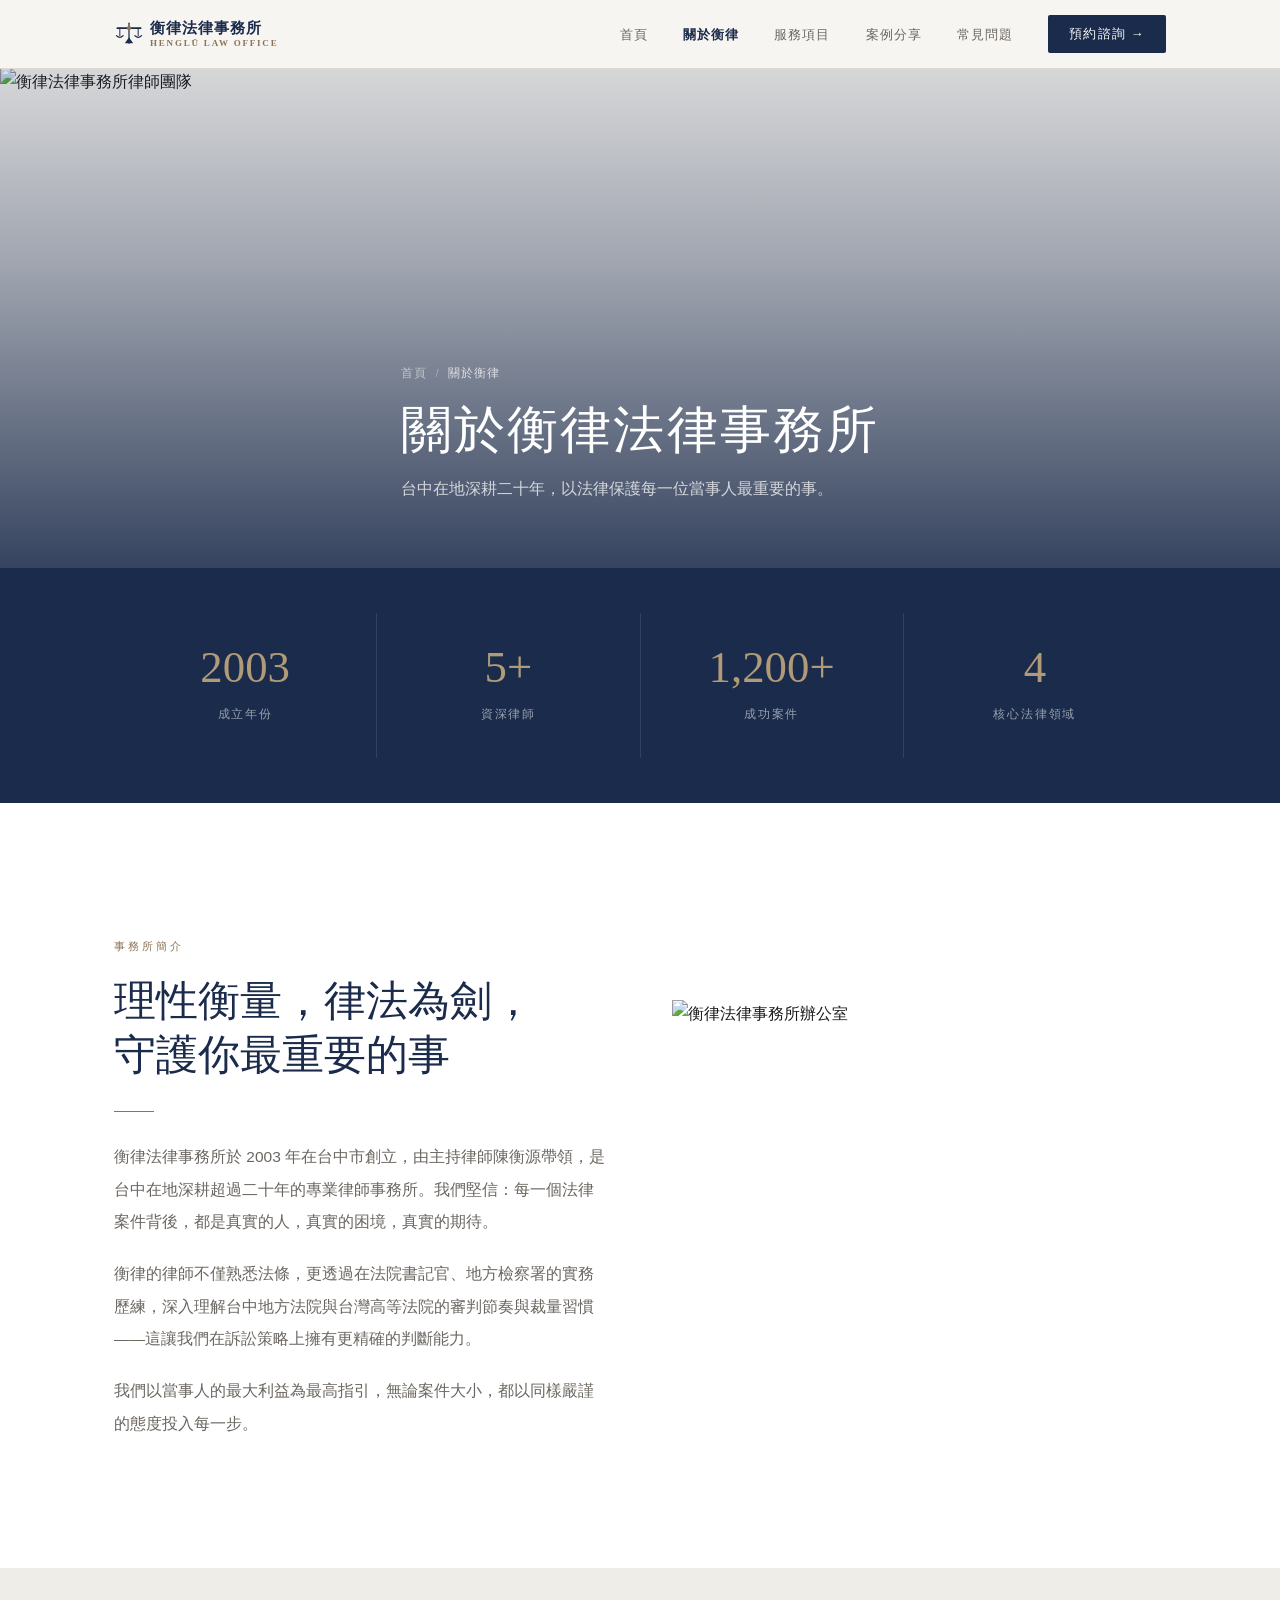
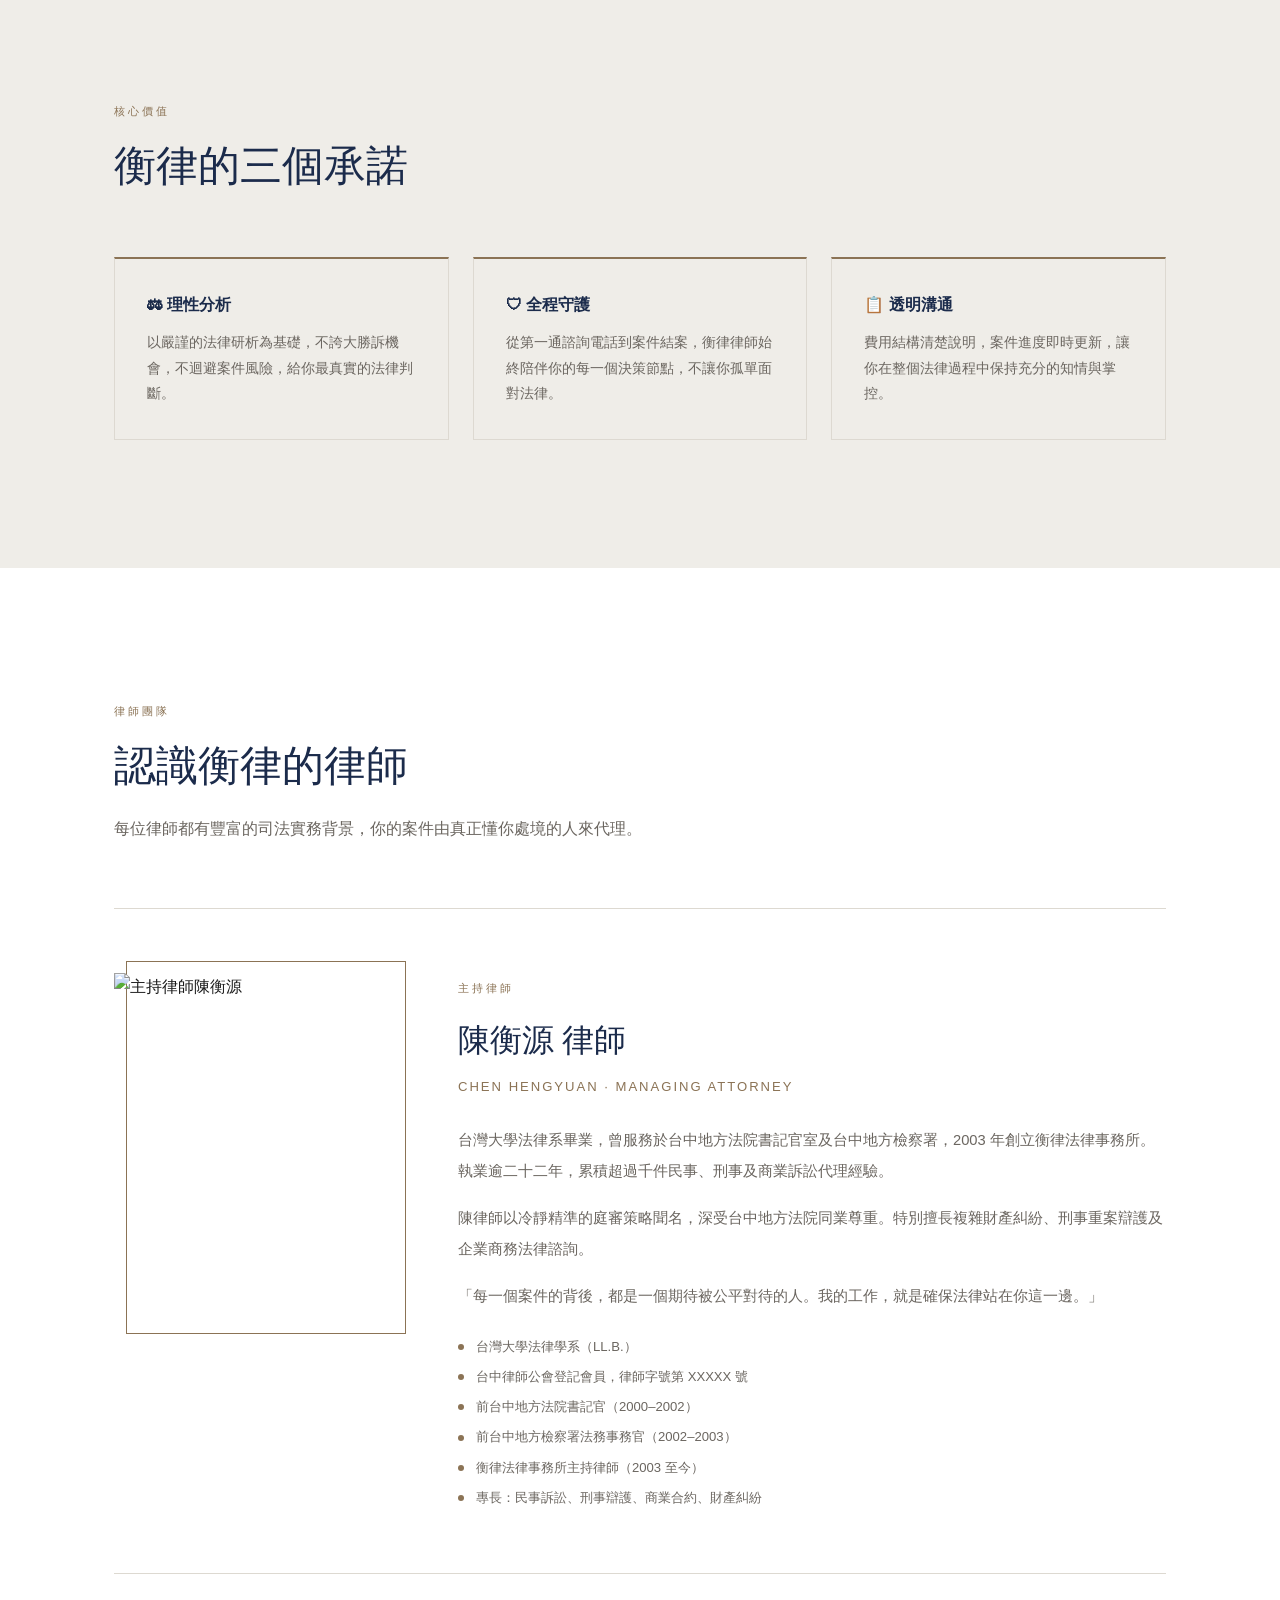
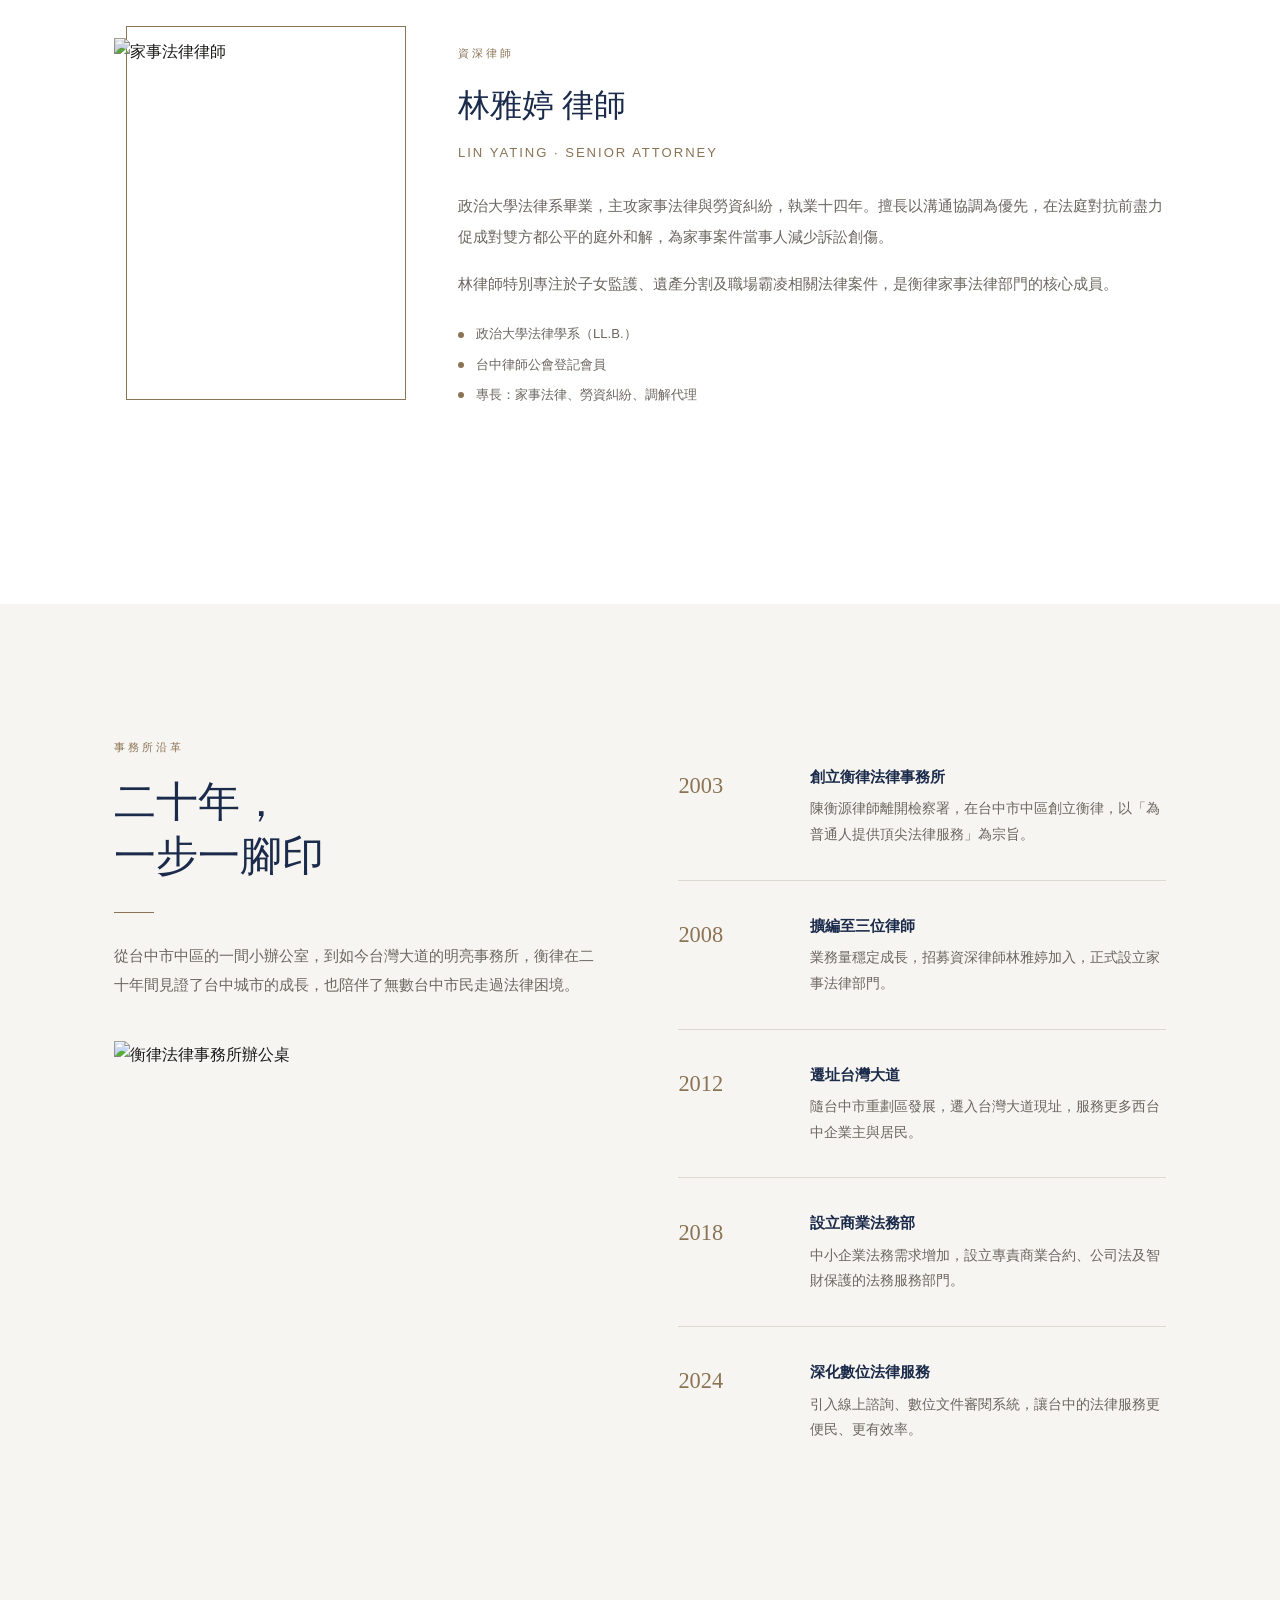
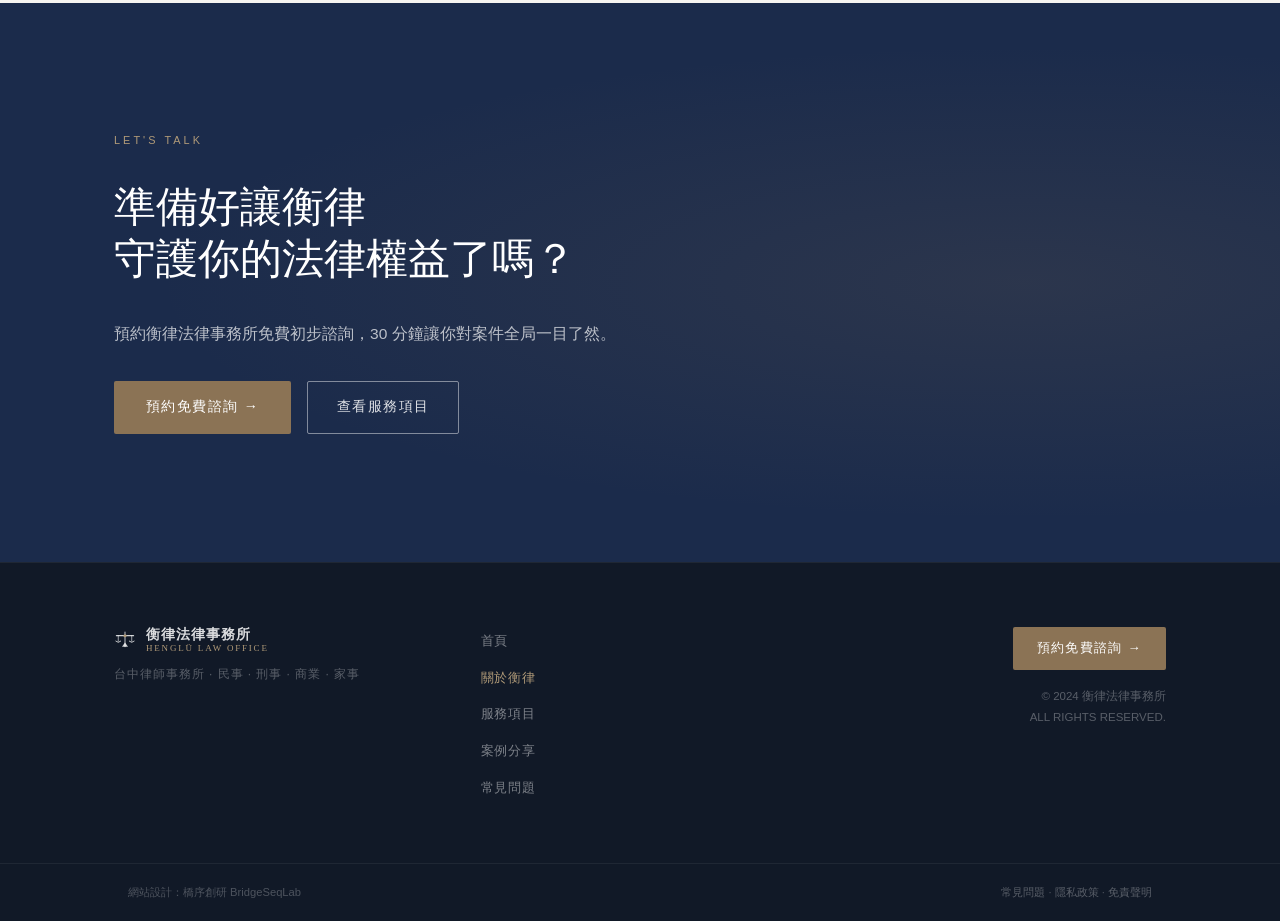
==== about.html @ a8c2e720 "feat: 衡律法律事務所 完整網站（6頁）+ CIS logo 系統" ====
<!DOCTYPE html>
<html lang="zh-TW">
<head>
  <meta charset="UTF-8" /><meta name="viewport" content="width=device-width, initial-scale=1.0" />
  <title>關於衡律 | 衡律法律事務所 | 台中律師團隊</title>
  <meta name="description" content="認識衡律法律事務所——台中深耕二十年的律師團隊，主持律師陳衡源曾任職法院書記官與地方檢察署，以嚴謹法律分析陪伴每位當事人。" />
  <link rel="canonical" href="https://henglv-law.com.tw/about.html" />
    <meta property="og:title" content="關於衡律 | 衡律法律事務所" />
  <meta property="og:description" content="台中律師團隊簡介 — 衡律法律事務所深耕台中二十年，民事、刑事、商業、家事全方位法律服務。" />
  <meta property="og:image" content="https://d8j0ntlcm91z4.cloudfront.net/user_3Eqjq0zwo7LwUKMWfh8ca0nVfbA/hf_20260615_163013_75d83bdf-36be-4b68-8fe0-92907e33bf3b.png">
  <link rel="stylesheet" href="style.css" />
  <style>
    /* About-specific styles */
    .lawyer-profile { display:grid; grid-template-columns:280px 1fr; gap:4rem; align-items:start; padding:clamp(3rem,5vw,5rem) 0; border-top:1px solid var(--line); }
    .lawyer-profile:first-child { border-top:none; }
    .lawyer-photo { position:relative; }
    .lawyer-photo::before { content:''; position:absolute; top:-12px; right:-12px; width:100%; height:100%; border:1px solid var(--brass); z-index:0; }
    .lawyer-photo img { position:relative; z-index:1; width:100%; aspect-ratio:3/4; object-fit:cover; object-position:top; }
    .lawyer-info h2 { font-family:Georgia,serif; font-size:clamp(1.5rem,3vw,2rem); font-weight:400; color:var(--navy); margin:0.8rem 0 0.4rem; }
    .lawyer-info .title-role { font-size:0.82rem; letter-spacing:0.15em; color:var(--brass); margin-bottom:1.5rem; }
    .lawyer-info p { font-size:0.92rem; color:var(--muted); line-height:2.1; margin-bottom:1rem; }
    .credential-list { display:flex; flex-direction:column; gap:0.5rem; margin-top:1.5rem; }
    .credential-item { display:flex; align-items:center; gap:0.75rem; font-size:0.82rem; color:var(--muted); }
    .credential-item::before { content:''; width:6px; height:6px; background:var(--brass); border-radius:50%; flex-shrink:0; }
    .values-grid { display:grid; grid-template-columns:repeat(3,1fr); gap:1.5rem; }
    .value-card { padding:2rem; border:1px solid var(--line); border-top:2px solid var(--brass); }
    .value-card h3 { font-size:1rem; font-weight:600; color:var(--navy); margin-bottom:0.7rem; }
    .value-card p { font-size:0.85rem; color:var(--muted); line-height:1.9; }
    .history-timeline { display:flex; flex-direction:column; gap:0; }
    .history-item { display:grid; grid-template-columns:100px 1fr; gap:2rem; padding:2rem 0; border-top:1px solid var(--line); }
    .history-item:first-child { border-top:none; }
    .history-year { font-family:Georgia,serif; font-size:1.4rem; color:var(--brass); font-weight:400; padding-top:0.2rem; }
    .history-text h3 { font-size:0.95rem; font-weight:600; color:var(--navy); margin-bottom:0.4rem; }
    .history-text p { font-size:0.85rem; color:var(--muted); line-height:1.9; }
    @media(max-width:900px){
      .lawyer-profile { grid-template-columns:1fr; gap:2rem; }
      .lawyer-photo::before { display:none; }
      .values-grid { grid-template-columns:1fr; }
    }
  </style>
  <link rel="icon" type="image/png" href="https://d8j0ntlcm91z4.cloudfront.net/user_3Eqjq0zwo7LwUKMWfh8ca0nVfbA/hf_20260615_162937_71af73c6-0cfa-45ad-9967-0532d2550c8d.png">
  <link rel="apple-touch-icon" href="https://d8j0ntlcm91z4.cloudfront.net/user_3Eqjq0zwo7LwUKMWfh8ca0nVfbA/hf_20260615_162937_71af73c6-0cfa-45ad-9967-0532d2550c8d.png">
</head>
<body>
  <script src="shared.js"></script>

  <!-- Page Hero -->
  <section class="page-hero">
    <img class="page-hero-img" src="https://d8j0ntlcm91z4.cloudfront.net/user_3Eqjq0zwo7LwUKMWfh8ca0nVfbA/hf_20260615_082121_f1c59fb0-3a2a-480f-ad87-34d84ac12821.png" alt="衡律法律事務所律師團隊" loading="eager" fetchpriority="high" />
    <div class="page-hero-overlay" aria-hidden="true"></div>
    <div class="container page-hero-content">
      <nav class="page-hero-breadcrumb" aria-label="麵包屑">
        <a href="index.html">首頁</a><span class="sep">/</span><span class="current">關於衡律</span>
      </nav>
      <h1>關於衡律法律事務所</h1>
      <p>台中在地深耕二十年，以法律保護每一位當事人最重要的事。</p>
    </div>
  </section>

  <!-- Stats -->
  <section class="stats-bar" aria-label="衡律數據">
    <div class="container">
      <div class="stats-grid">
        <div class="stat-item"><span class="stat-num">2003</span><span class="stat-label">成立年份</span></div>
        <div class="stat-item"><span class="stat-num">5+</span><span class="stat-label">資深律師</span></div>
        <div class="stat-item"><span class="stat-num">1,200+</span><span class="stat-label">成功案件</span></div>
        <div class="stat-item"><span class="stat-num">4</span><span class="stat-label">核心法律領域</span></div>
      </div>
    </div>
  </section>

  <!-- Intro -->
  <section class="section-py" style="background:var(--white);" aria-labelledby="intro-heading">
    <div class="container">
      <div class="grid-2">
        <div class="fade-in">
          <span class="eyebrow">事務所簡介</span>
          <h2 class="section-title" id="intro-heading">理性衡量，律法為劍，<br/>守護你最重要的事</h2>
          <div class="divider"></div>
          <p style="font-size:0.97rem;color:var(--muted);line-height:2.1;margin-bottom:1.2rem;">衡律法律事務所於 2003 年在台中市創立，由主持律師陳衡源帶領，是台中在地深耕超過二十年的專業律師事務所。我們堅信：每一個法律案件背後，都是真實的人，真實的困境，真實的期待。</p>
          <p style="font-size:0.97rem;color:var(--muted);line-height:2.1;margin-bottom:1.2rem;">衡律的律師不僅熟悉法條，更透過在法院書記官、地方檢察署的實務歷練，深入理解台中地方法院與台灣高等法院的審判節奏與裁量習慣——這讓我們在訴訟策略上擁有更精確的判斷能力。</p>
          <p style="font-size:0.97rem;color:var(--muted);line-height:2.1;">我們以當事人的最大利益為最高指引，無論案件大小，都以同樣嚴謹的態度投入每一步。</p>
        </div>
        <div class="fade-in">
          <img src="https://d8j0ntlcm91z4.cloudfront.net/user_3Eqjq0zwo7LwUKMWfh8ca0nVfbA/hf_20260615_072027_627d4eb7-3d25-4bf9-93a3-f6399953aabe.png" alt="衡律法律事務所辦公室" style="width:100%;aspect-ratio:4/3;object-fit:cover;" loading="lazy" />
        </div>
      </div>
    </div>
  </section>

  <!-- Values -->
  <section class="section-py" style="background:var(--ivory-mid);" aria-labelledby="values-heading">
    <div class="container">
      <div class="section-header">
        <span class="eyebrow">核心價值</span>
        <h2 class="section-title" id="values-heading">衡律的三個承諾</h2>
      </div>
      <div class="values-grid">
        <div class="value-card fade-in">
          <h3>⚖ 理性分析</h3>
          <p>以嚴謹的法律研析為基礎，不誇大勝訴機會，不迴避案件風險，給你最真實的法律判斷。</p>
        </div>
        <div class="value-card fade-in">
          <h3>🛡 全程守護</h3>
          <p>從第一通諮詢電話到案件結案，衡律律師始終陪伴你的每一個決策節點，不讓你孤單面對法律。</p>
        </div>
        <div class="value-card fade-in">
          <h3>📋 透明溝通</h3>
          <p>費用結構清楚說明，案件進度即時更新，讓你在整個法律過程中保持充分的知情與掌控。</p>
        </div>
      </div>
    </div>
  </section>

  <!-- Lawyers -->
  <section class="section-py" style="background:var(--white);" aria-labelledby="team-heading">
    <div class="container">
      <div class="section-header">
        <span class="eyebrow">律師團隊</span>
        <h2 class="section-title" id="team-heading">認識衡律的律師</h2>
        <p class="section-desc">每位律師都有豐富的司法實務背景，你的案件由真正懂你處境的人來代理。</p>
      </div>

      <!-- 主持律師 -->
      <div class="lawyer-profile fade-in">
        <div class="lawyer-photo">
          <img src="https://d8j0ntlcm91z4.cloudfront.net/user_3Eqjq0zwo7LwUKMWfh8ca0nVfbA/hf_20260615_072022_7461dc24-d638-4d68-8f30-11f615ff47df.png" alt="主持律師陳衡源" loading="lazy" />
        </div>
        <div class="lawyer-info">
          <span class="eyebrow">主持律師</span>
          <h2>陳衡源 律師</h2>
          <p class="title-role">CHEN HENGYUAN · MANAGING ATTORNEY</p>
          <p>台灣大學法律系畢業，曾服務於台中地方法院書記官室及台中地方檢察署，2003 年創立衡律法律事務所。執業逾二十二年，累積超過千件民事、刑事及商業訴訟代理經驗。</p>
          <p>陳律師以冷靜精準的庭審策略聞名，深受台中地方法院同業尊重。特別擅長複雜財產糾紛、刑事重案辯護及企業商務法律諮詢。</p>
          <p>「每一個案件的背後，都是一個期待被公平對待的人。我的工作，就是確保法律站在你這一邊。」</p>
          <div class="credential-list">
            <div class="credential-item">台灣大學法律學系（LL.B.）</div>
            <div class="credential-item">台中律師公會登記會員，律師字號第 XXXXX 號</div>
            <div class="credential-item">前台中地方法院書記官（2000–2002）</div>
            <div class="credential-item">前台中地方檢察署法務事務官（2002–2003）</div>
            <div class="credential-item">衡律法律事務所主持律師（2003 至今）</div>
            <div class="credential-item">專長：民事訴訟、刑事辯護、商業合約、財產糾紛</div>
          </div>
        </div>
      </div>

      <!-- 合夥律師示意（以相同頭像示意，實際可替換） -->
      <div class="lawyer-profile fade-in">
        <div class="lawyer-photo">
          <img src="https://d8j0ntlcm91z4.cloudfront.net/user_3Eqjq0zwo7LwUKMWfh8ca0nVfbA/hf_20260615_072022_7461dc24-d638-4d68-8f30-11f615ff47df.png" alt="家事法律律師" style="filter:sepia(0.15) brightness(0.95);" loading="lazy" />
        </div>
        <div class="lawyer-info">
          <span class="eyebrow">資深律師</span>
          <h2>林雅婷 律師</h2>
          <p class="title-role">LIN YATING · SENIOR ATTORNEY</p>
          <p>政治大學法律系畢業，主攻家事法律與勞資糾紛，執業十四年。擅長以溝通協調為優先，在法庭對抗前盡力促成對雙方都公平的庭外和解，為家事案件當事人減少訴訟創傷。</p>
          <p>林律師特別專注於子女監護、遺產分割及職場霸凌相關法律案件，是衡律家事法律部門的核心成員。</p>
          <div class="credential-list">
            <div class="credential-item">政治大學法律學系（LL.B.）</div>
            <div class="credential-item">台中律師公會登記會員</div>
            <div class="credential-item">專長：家事法律、勞資糾紛、調解代理</div>
          </div>
        </div>
      </div>
    </div>
  </section>

  <!-- History -->
  <section class="section-py" style="background:var(--ivory);" aria-labelledby="history-heading">
    <div class="container">
      <div class="grid-2" style="gap:clamp(3rem,6vw,7rem);align-items:start;">
        <div>
          <span class="eyebrow">事務所沿革</span>
          <h2 class="section-title" id="history-heading" style="margin-top:1rem;">二十年，<br/>一步一腳印</h2>
          <div class="divider"></div>
          <p style="font-size:0.92rem;color:var(--muted);line-height:2;">從台中市中區的一間小辦公室，到如今台灣大道的明亮事務所，衡律在二十年間見證了台中城市的成長，也陪伴了無數台中市民走過法律困境。</p>
          <div style="margin-top:2.5rem;">
            <img src="https://d8j0ntlcm91z4.cloudfront.net/user_3Eqjq0zwo7LwUKMWfh8ca0nVfbA/hf_20260615_072025_027c8550-1c66-407d-8379-4e2699bda992.png" alt="衡律法律事務所辦公桌" style="width:100%;aspect-ratio:4/3;object-fit:cover;" loading="lazy" />
          </div>
        </div>
        <div class="fade-in">
          <div class="history-timeline">
            <div class="history-item"><div class="history-year">2003</div><div class="history-text"><h3>創立衡律法律事務所</h3><p>陳衡源律師離開檢察署，在台中市中區創立衡律，以「為普通人提供頂尖法律服務」為宗旨。</p></div></div>
            <div class="history-item"><div class="history-year">2008</div><div class="history-text"><h3>擴編至三位律師</h3><p>業務量穩定成長，招募資深律師林雅婷加入，正式設立家事法律部門。</p></div></div>
            <div class="history-item"><div class="history-year">2012</div><div class="history-text"><h3>遷址台灣大道</h3><p>隨台中市重劃區發展，遷入台灣大道現址，服務更多西台中企業主與居民。</p></div></div>
            <div class="history-item"><div class="history-year">2018</div><div class="history-text"><h3>設立商業法務部</h3><p>中小企業法務需求增加，設立專責商業合約、公司法及智財保護的法務服務部門。</p></div></div>
            <div class="history-item"><div class="history-year">2024</div><div class="history-text"><h3>深化數位法律服務</h3><p>引入線上諮詢、數位文件審閱系統，讓台中的法律服務更便民、更有效率。</p></div></div>
          </div>
        </div>
      </div>
    </div>
  </section>

  <!-- CTA -->
  <section class="cta-banner section-py">
    <div class="container">
      <div class="cta-banner-inner">
        <span class="eyebrow eyebrow-dark">LET'S TALK</span>
        <h2>準備好讓衡律<br/>守護你的法律權益了嗎？</h2>
        <p>預約衡律法律事務所免費初步諮詢，30 分鐘讓你對案件全局一目了然。</p>
        <div class="btn-group">
          <a href="contact.html" class="btn-primary">預約免費諮詢 →</a>
          <a href="services.html" class="btn-outline-light">查看服務項目</a>
        </div>
      </div>
    </div>
  </section>

  <script>
    const io = new IntersectionObserver(e => e.forEach(x => { if(x.isIntersecting) x.target.classList.add('visible'); }),{threshold:0.08});
    document.querySelectorAll('.fade-in').forEach(el=>io.observe(el));
  </script>
</body>
</html>
---- style.css ----
/* ── 衡律法律事務所 — 全站共用 CSS ── */

*, *::before, *::after { box-sizing: border-box; margin: 0; padding: 0; }

:root {
  --navy:        #1B2B4B;
  --navy-mid:    #2A3F6F;
  --navy-light:  #3A5490;
  --brass:       #8B7355;
  --brass-light: #B09A78;
  --ivory:       #F7F5F1;
  --ivory-mid:   #EFEDE8;
  --ivory-dark:  #E5E0D7;
  --line:        #DDD9D1;
  --text:        #1A1A1A;
  --muted:       #6B6660;
  --white:       #FFFFFF;
  --font-serif:  'Georgia', 'Times New Roman', serif;
  --font-sans:   'Helvetica Neue', 'Noto Sans TC', Arial, sans-serif;
  --max-w:       1180px;
  --pad:         clamp(1.5rem, 5vw, 4rem);
  --section-py:  clamp(5rem, 10vw, 8rem);
}

html { scroll-behavior: smooth; }
body {
  font-family: var(--font-sans);
  background: var(--ivory);
  color: var(--text);
  line-height: 1.7;
  -webkit-font-smoothing: antialiased;
}
img { display: block; max-width: 100%; height: auto; }
a { color: inherit; }

/* ── Utility ── */
.container  { max-width: var(--max-w); margin: 0 auto; padding: 0 var(--pad); }
.section-py { padding: var(--section-py) 0; }

.eyebrow {
  display: inline-block;
  font-size: 0.68rem;
  letter-spacing: 0.28em;
  text-transform: uppercase;
  color: var(--brass);
  font-weight: 500;
}
.eyebrow-dark { color: var(--brass-light); }

.section-title {
  font-family: var(--font-serif);
  font-size: clamp(1.8rem, 3.5vw, 2.6rem);
  font-weight: 400;
  color: var(--navy);
  line-height: 1.3;
  margin-top: 1rem;
}
.section-title-white { color: var(--white); }
.section-desc {
  font-size: 0.97rem;
  color: var(--muted);
  max-width: 560px;
  margin-top: 1.2rem;
  line-height: 2;
}
.section-header { margin-bottom: clamp(3rem, 5vw, 4.5rem); }

/* ── Buttons ── */
.btn-primary {
  display: inline-flex; align-items: center; gap: 0.5rem;
  background: var(--brass); color: var(--white);
  padding: 0.85rem 2rem; border-radius: 2px;
  font-size: 0.88rem; letter-spacing: 0.1em;
  text-decoration: none; transition: background 0.25s, transform 0.2s;
  font-weight: 500; border: none; cursor: pointer; font-family: var(--font-sans);
}
.btn-primary:hover { background: var(--brass-light); transform: translateY(-1px); }

.btn-navy {
  display: inline-flex; align-items: center; gap: 0.5rem;
  background: var(--navy); color: var(--white);
  padding: 0.85rem 2rem; border-radius: 2px;
  font-size: 0.88rem; letter-spacing: 0.1em;
  text-decoration: none; transition: background 0.25s, transform 0.2s;
  font-weight: 500; border: none; cursor: pointer; font-family: var(--font-sans);
}
.btn-navy:hover { background: var(--navy-mid); transform: translateY(-1px); }

.btn-outline-dark {
  display: inline-flex; align-items: center; gap: 0.5rem;
  border: 1px solid var(--line); color: var(--muted);
  padding: 0.85rem 1.8rem; border-radius: 2px;
  font-size: 0.88rem; letter-spacing: 0.1em;
  text-decoration: none; transition: border-color 0.25s, color 0.25s;
}
.btn-outline-dark:hover { border-color: var(--navy); color: var(--navy); }

.btn-outline-light {
  display: inline-flex; align-items: center; gap: 0.5rem;
  border: 1px solid rgba(255,255,255,0.45); color: rgba(255,255,255,0.85);
  padding: 0.85rem 1.8rem; border-radius: 2px;
  font-size: 0.88rem; letter-spacing: 0.1em;
  text-decoration: none; transition: border-color 0.25s, color 0.25s;
}
.btn-outline-light:hover { border-color: var(--white); color: var(--white); }

/* ── Page Hero (inner pages) ── */
.page-hero {
  position: relative;
  height: clamp(320px, 45vw, 500px);
  display: flex; align-items: flex-end;
  overflow: hidden;
}
.page-hero-img {
  position: absolute; inset: 0;
  width: 100%; height: 100%;
  object-fit: cover; object-position: center 40%;
}
.page-hero-overlay {
  position: absolute; inset: 0;
  background: linear-gradient(to top, rgba(27,43,75,0.88) 0%, rgba(27,43,75,0.4) 60%, rgba(27,43,75,0.15) 100%);
}
.page-hero-content {
  position: relative; z-index: 2;
  padding-bottom: clamp(2.5rem, 5vw, 4rem);
}
.page-hero-breadcrumb {
  display: flex; align-items: center; gap: 0.5rem;
  margin-bottom: 1rem;
}
.page-hero-breadcrumb a, .page-hero-breadcrumb span {
  font-size: 0.72rem; letter-spacing: 0.1em;
  color: rgba(255,255,255,0.55); text-decoration: none;
}
.page-hero-breadcrumb a:hover { color: var(--brass-light); }
.page-hero-breadcrumb .sep { color: rgba(255,255,255,0.3); }
.page-hero-breadcrumb .current { color: rgba(255,255,255,0.75); }
.page-hero h1 {
  font-family: var(--font-serif);
  font-size: clamp(2rem, 5vw, 3.2rem);
  font-weight: 400; line-height: 1.2;
  color: var(--white); letter-spacing: 0.04em;
  margin-bottom: 0.8rem;
}
.page-hero p {
  font-size: clamp(0.9rem, 1.5vw, 1rem);
  color: rgba(255,255,255,0.75); max-width: 520px; line-height: 1.9;
}

/* ── Stats Bar ── */
.stats-bar { background: var(--navy); padding: 2.8rem 0; }
.stats-grid { display: grid; grid-template-columns: repeat(4,1fr); gap: 1px; background: rgba(255,255,255,0.1); }
.stat-item { background: var(--navy); padding: 2rem 1.5rem; text-align: center; }
.stat-num {
  font-family: var(--font-serif); font-size: clamp(2rem,4vw,2.8rem);
  color: var(--brass-light); font-weight: 400; line-height: 1;
  display: block; margin-bottom: 0.6rem;
}
.stat-label { font-size: 0.75rem; letter-spacing: 0.15em; color: rgba(255,255,255,0.55); }

/* ── Cards ── */
.card {
  background: var(--white);
  border: 1px solid var(--line);
  padding: clamp(1.8rem, 3.5vw, 2.8rem);
  position: relative; overflow: hidden;
  transition: border-color 0.3s, transform 0.3s;
}
.card:hover { border-color: rgba(139,115,85,0.4); transform: translateY(-2px); }
.card::after {
  content: ''; position: absolute;
  bottom: 0; left: 0;
  width: 0; height: 2px;
  background: var(--brass); transition: width 0.4s ease;
}
.card:hover::after { width: 100%; }
.card-icon {
  width: 48px; height: 48px;
  border: 1px solid var(--brass); border-radius: 2px;
  display: flex; align-items: center; justify-content: center;
  margin-bottom: 1.6rem; color: var(--brass);
}
.card h3 { font-size: 1.08rem; font-weight: 600; color: var(--navy); margin-bottom: 0.8rem; letter-spacing: 0.04em; }
.card p { font-size: 0.88rem; color: var(--muted); line-height: 1.9; }
.card-tags { margin-top: 1.4rem; display: flex; flex-wrap: wrap; gap: 0.5rem; }
.card-tag {
  font-size: 0.7rem; letter-spacing: 0.1em;
  color: var(--brass); border: 1px solid var(--brass);
  padding: 0.25rem 0.75rem; border-radius: 1px;
}

/* ── 2-col grid helpers ── */
.grid-2 { display: grid; grid-template-columns: 1fr 1fr; gap: clamp(2.5rem,5vw,5rem); align-items: center; }
.grid-3 { display: grid; grid-template-columns: repeat(3,1fr); gap: 1.5rem; }
.grid-4 { display: grid; grid-template-columns: repeat(4,1fr); gap: 1rem; }
.grid-gap-line { display: grid; grid-template-columns: repeat(2,1fr); gap: 1.5px; background: var(--line); }

/* ── CTA Banner ── */
.cta-banner { background: var(--navy); position: relative; overflow: hidden; }
.cta-banner::before {
  content: '';
  position: absolute; inset: 0;
  background: radial-gradient(ellipse at 80% 50%, rgba(139,115,85,0.15) 0%, transparent 60%);
  pointer-events: none;
}
.cta-banner-inner {
  position: relative; z-index: 1;
  display: flex; flex-direction: column;
  align-items: flex-start; gap: 2rem;
  max-width: 700px;
}
.cta-banner h2 {
  font-family: var(--font-serif);
  font-size: clamp(1.8rem, 3.5vw, 2.6rem);
  font-weight: 400; color: var(--white); line-height: 1.25;
}
.cta-banner p { font-size: 0.97rem; color: rgba(255,255,255,0.7); line-height: 2; }
.cta-banner .btn-group { display: flex; flex-wrap: wrap; gap: 1rem; }

/* ── Divider ── */
.divider { width: 40px; height: 1px; background: var(--brass); margin: 1.8rem 0; }

/* ── Form ── */
.form-group { display: flex; flex-direction: column; gap: 0.5rem; }
.form-group label { font-size: 0.75rem; letter-spacing: 0.1em; color: rgba(255,255,255,0.6); }
.form-group label.dark { color: var(--muted); }
.form-group input,
.form-group textarea,
.form-group select {
  background: rgba(255,255,255,0.06); border: 1px solid rgba(255,255,255,0.15);
  color: var(--white); padding: 0.85rem 1rem; font-size: 0.88rem;
  font-family: var(--font-sans); outline: none;
  transition: border-color 0.2s; border-radius: 0; appearance: none;
}
.form-group.on-light input,
.form-group.on-light textarea,
.form-group.on-light select {
  background: var(--white); border: 1px solid var(--line);
  color: var(--text);
}
.form-group input::placeholder, .form-group textarea::placeholder { color: rgba(255,255,255,0.3); }
.form-group.on-light input::placeholder, .form-group.on-light textarea::placeholder { color: #B0ABA5; }
.form-group input:focus, .form-group textarea:focus, .form-group select:focus { border-color: var(--brass-light); }
.form-group.on-light input:focus, .form-group.on-light textarea:focus { border-color: var(--brass); }
.form-group textarea { resize: vertical; min-height: 120px; }
.form-group select { background-image: url("data:image/svg+xml,%3Csvg xmlns='http://www.w3.org/2000/svg' width='10' height='6'%3E%3Cpath fill='rgba(255,255,255,0.4)' d='M5 6L0 0h10z'/%3E%3C/svg%3E"); background-repeat: no-repeat; background-position: right 1rem center; padding-right: 2.5rem; }
.form-group.on-light select { background-image: url("data:image/svg+xml,%3Csvg xmlns='http://www.w3.org/2000/svg' width='10' height='6'%3E%3Cpath fill='%236B6660' d='M5 6L0 0h10z'/%3E%3C/svg%3E"); }
.form-group select option { background: var(--navy); color: var(--white); }
.form-row { display: grid; grid-template-columns: 1fr 1fr; gap: 1rem; }
.form-notice { font-size: 0.75rem; color: rgba(255,255,255,0.35); line-height: 1.8; }
.form-notice.dark { color: var(--muted); }
.btn-submit {
  display: inline-flex; align-items: center; justify-content: center; gap: 0.5rem;
  background: var(--brass); color: var(--white);
  padding: 1rem 2.5rem; border: none; cursor: pointer;
  font-size: 0.88rem; letter-spacing: 0.12em;
  font-family: var(--font-sans); transition: background 0.25s; border-radius: 0;
}
.btn-submit:hover { background: var(--brass-light); }

/* ── Fade-in animation ── */
.fade-in {
  opacity: 0; transform: translateY(20px);
  transition: opacity 0.65s ease, transform 0.65s ease;
}
.fade-in.visible { opacity: 1; transform: translateY(0); }

/* ── Responsive ── */
@media (max-width: 900px) {
  .grid-2, .grid-gap-line { grid-template-columns: 1fr; }
  .grid-3 { grid-template-columns: 1fr; }
  .grid-4 { grid-template-columns: repeat(2,1fr); }
  .stats-grid { grid-template-columns: repeat(2,1fr); }
  .form-row { grid-template-columns: 1fr; }
}
@media (max-width: 600px) {
  .grid-4 { grid-template-columns: 1fr; }
  .stats-grid { grid-template-columns: repeat(2,1fr); }
  .cta-banner .btn-group { flex-direction: column; }
}
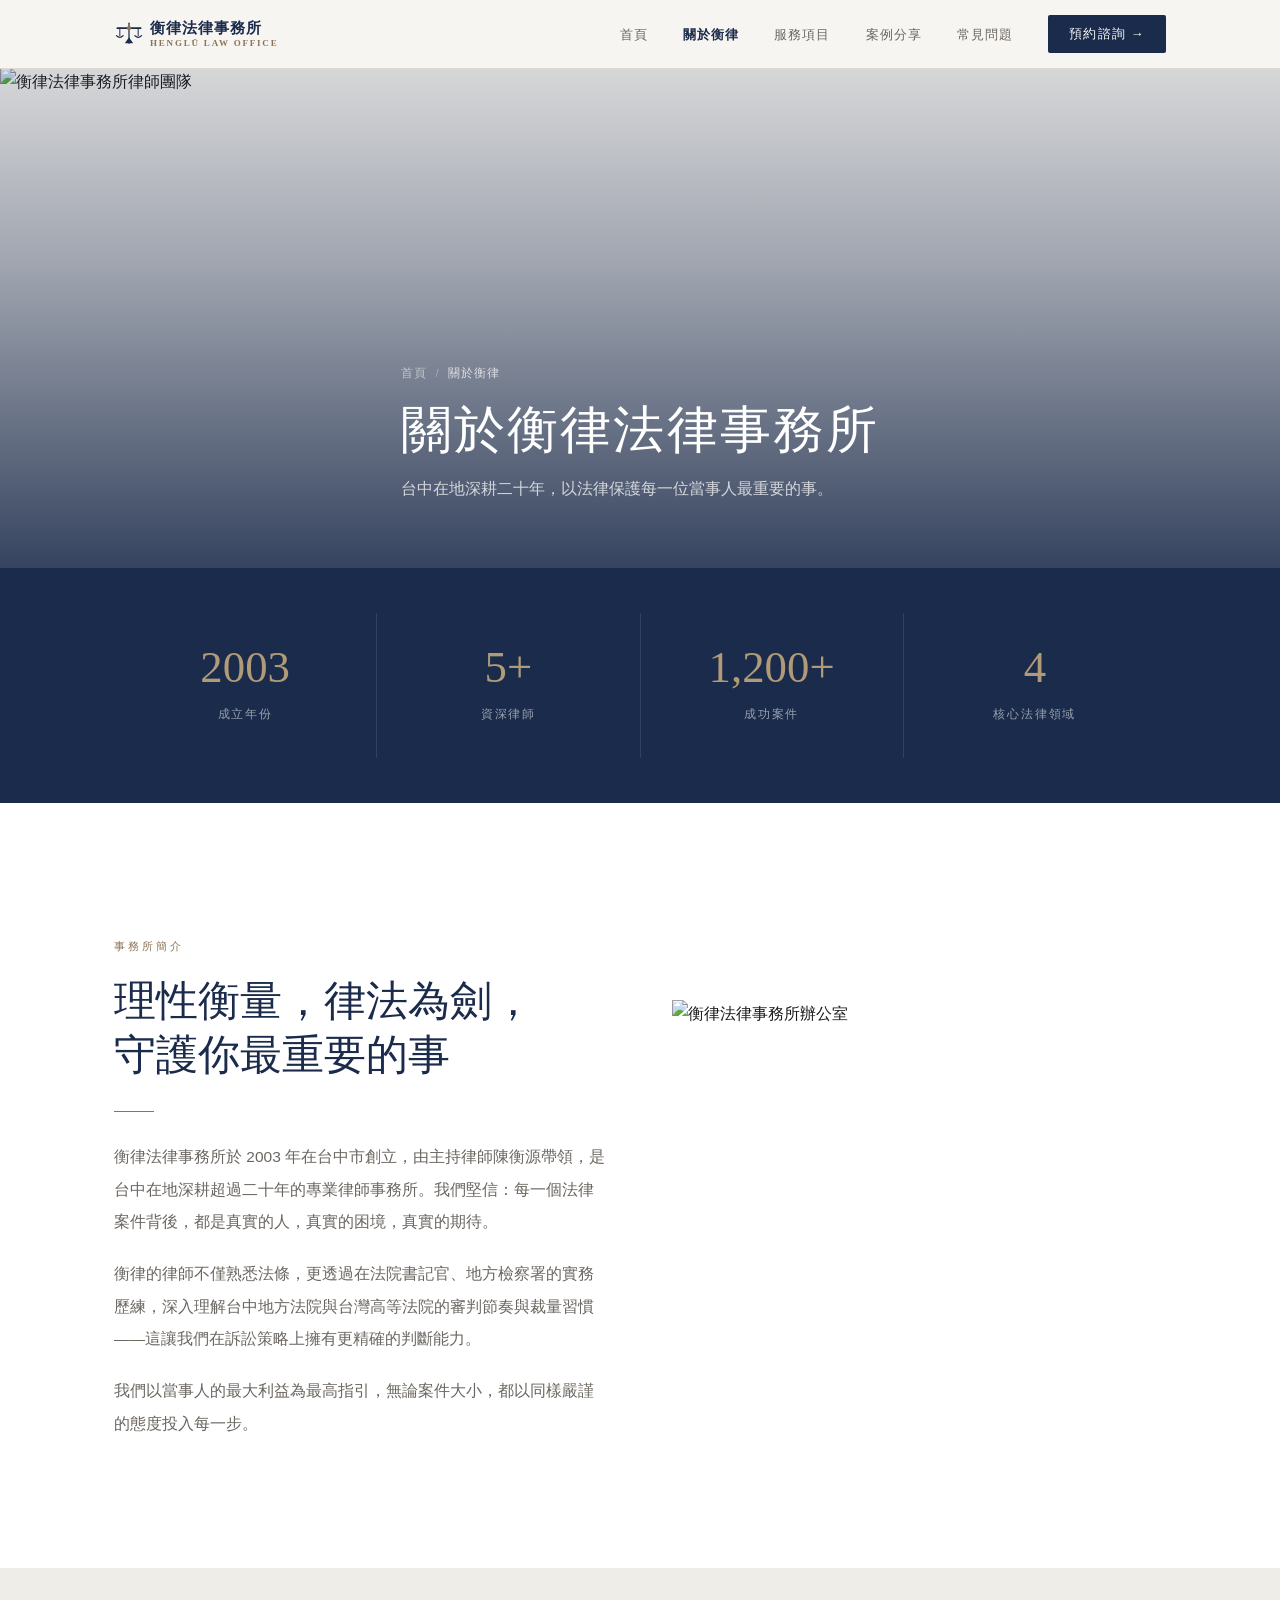
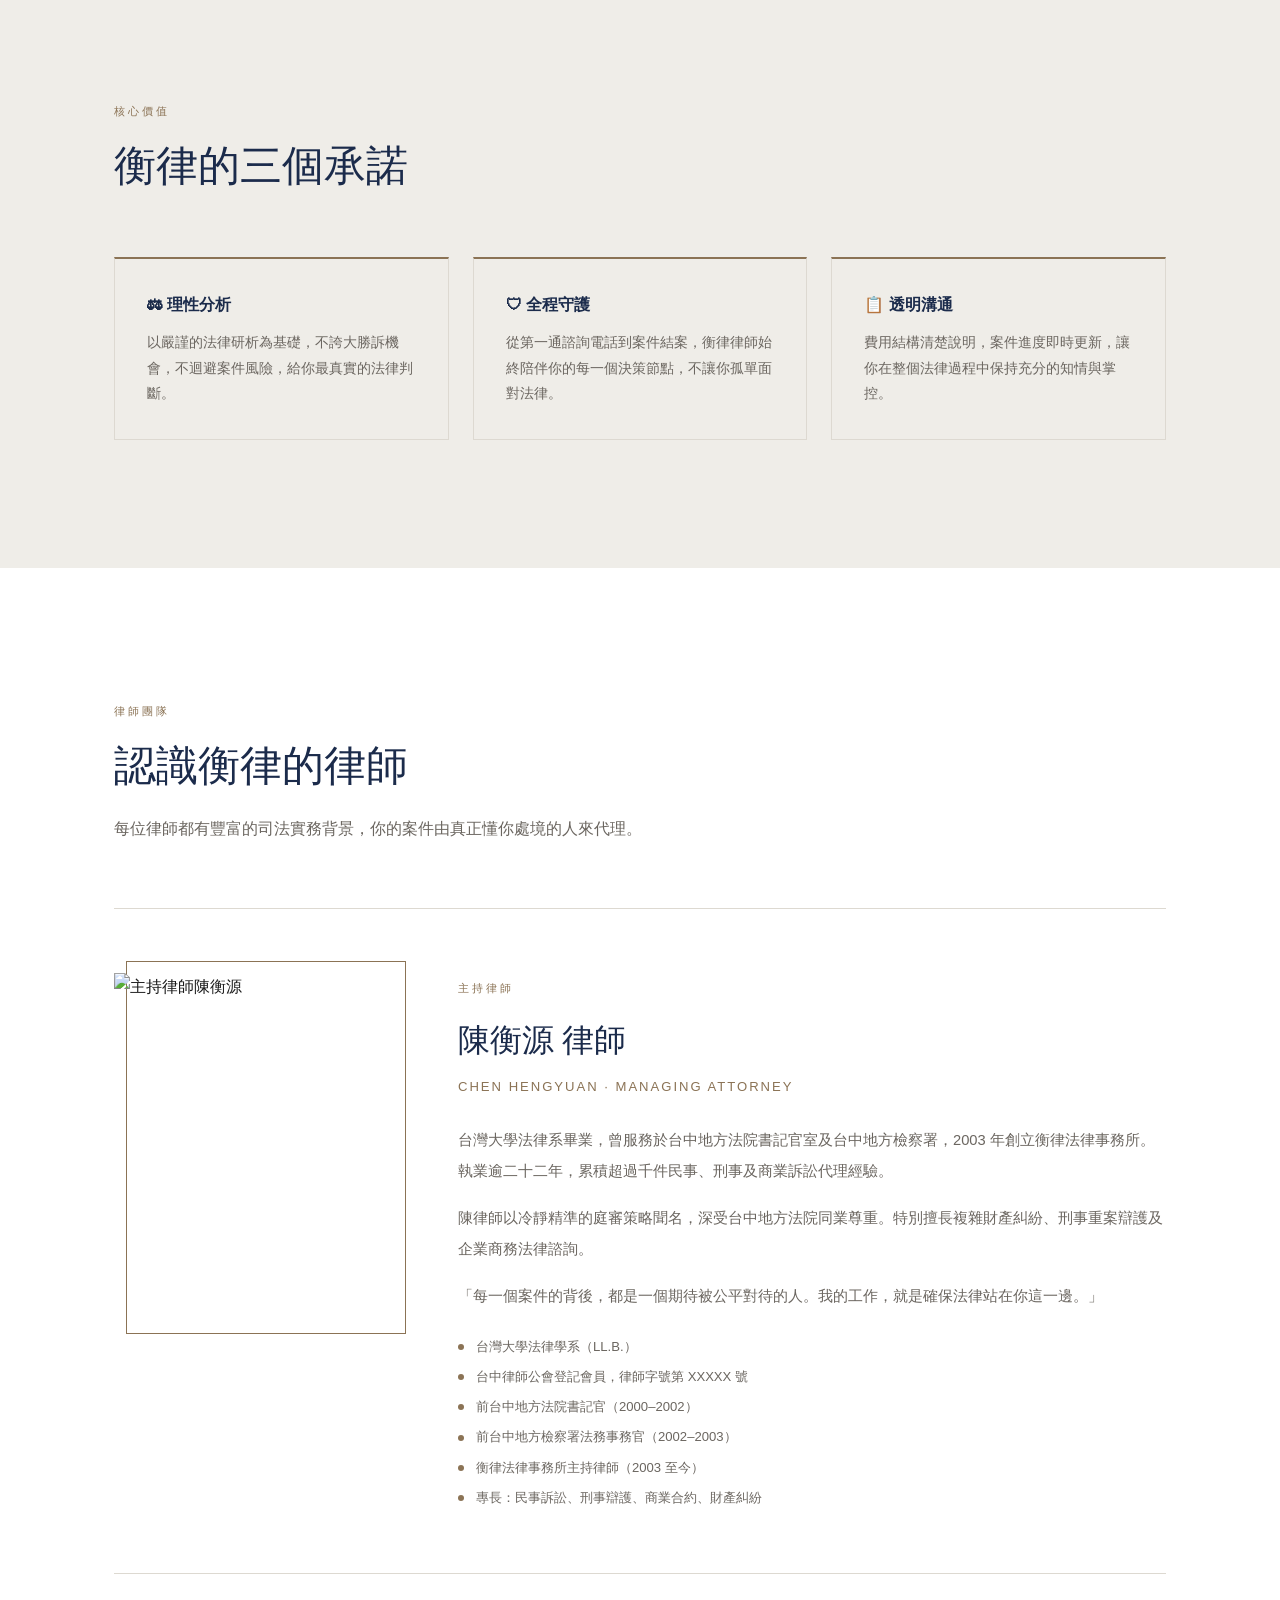
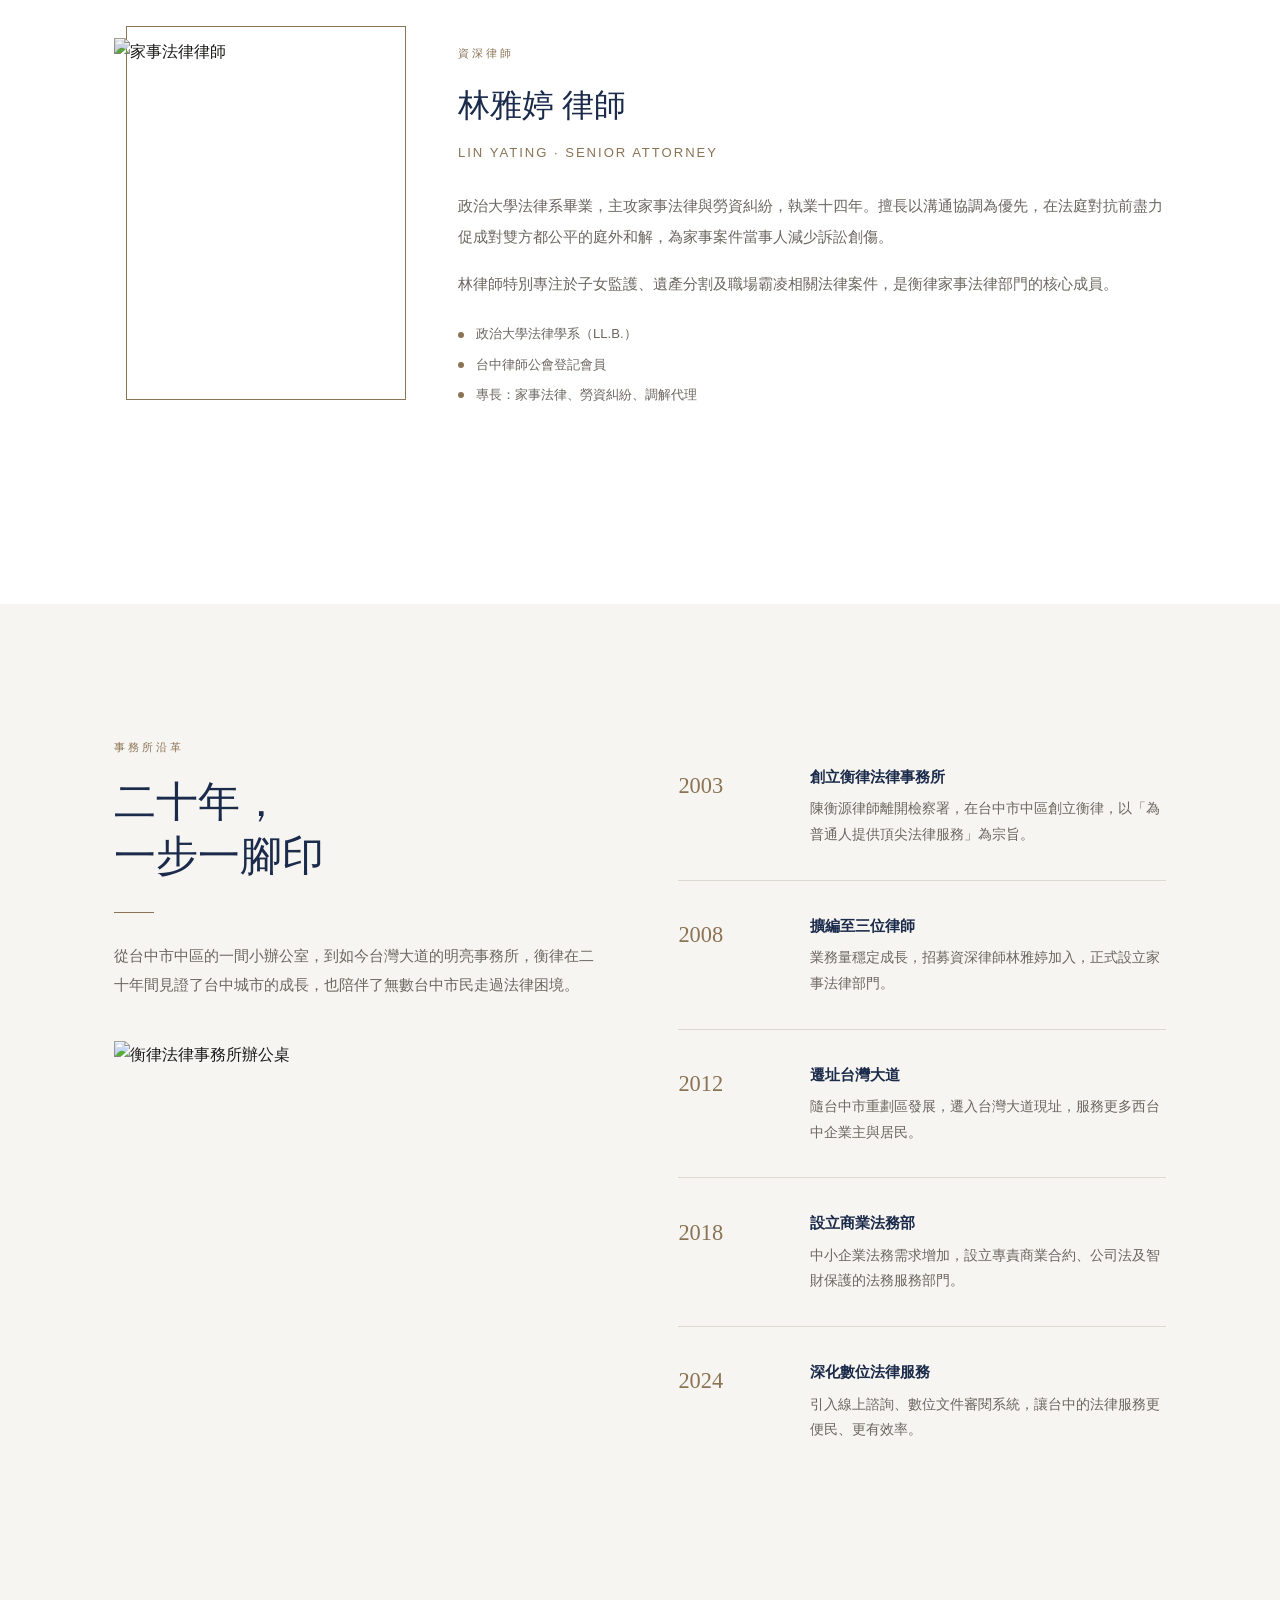
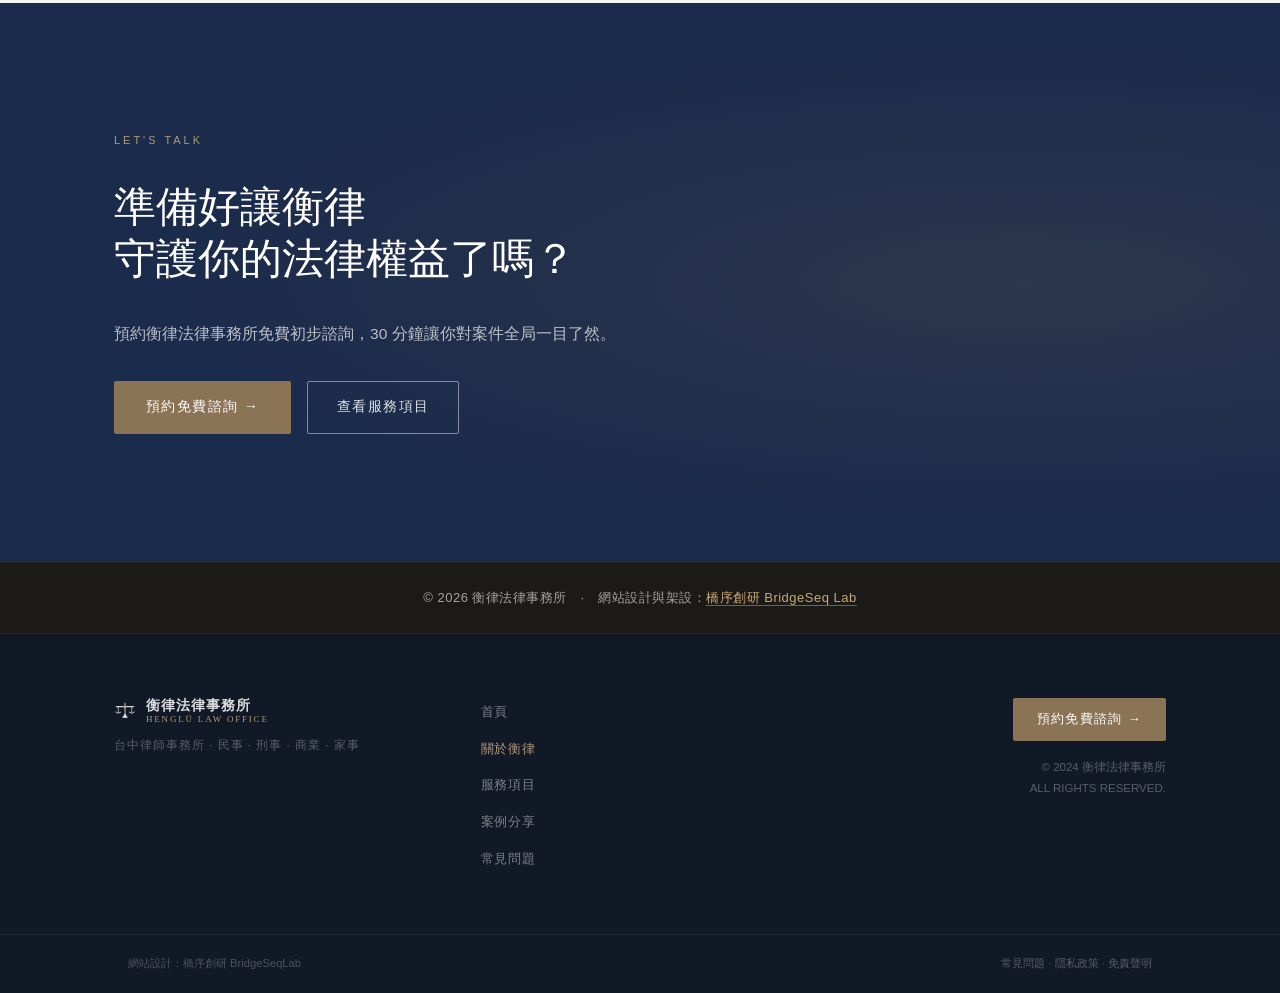
==== commit be7ff2a7: "footer:新增 footer 並加入橋序創研製作宣告與連結" ====
--- a/about.html
+++ b/about.html
@@ -210,5 +210,6 @@
     const io = new IntersectionObserver(e => e.forEach(x => { if(x.isIntersecting) x.target.classList.add('visible'); }),{threshold:0.08});
     document.querySelectorAll('.fade-in').forEach(el=>io.observe(el));
   </script>
+<footer class="bsl-footer" style="text-align:center;padding:24px 16px;font-size:13px;letter-spacing:.5px;background:#1c1a17;color:rgba(255,255,255,0.6);font-family:inherit;">© 2026 衡律法律事務所　·　網站設計與架設：<a href="https://bridgeseqlab.com" target="_blank" rel="noopener" style="color:#c9a87a;text-decoration:none;border-bottom:1px solid rgba(201,168,122,0.5);">橋序創研 BridgeSeq Lab</a></footer>
 </body>
 </html>
